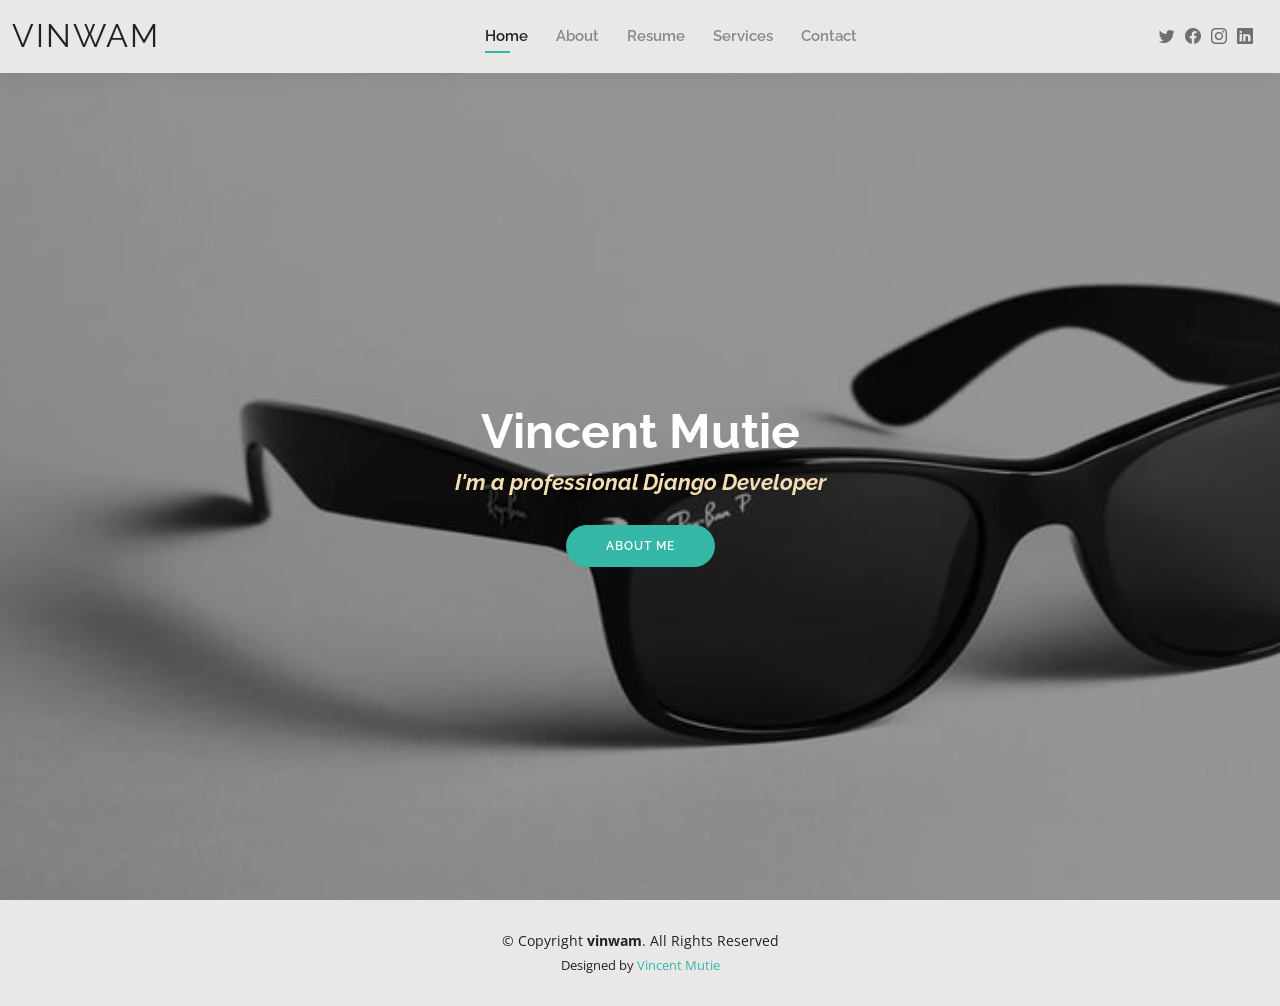
==== index.html @ f5f90480 "portfolio update" ====
<!DOCTYPE html>
<html lang="en">

<head>
  <meta charset="utf-8">
  <meta content="width=device-width, initial-scale=1.0" name="viewport">

  <title>Vincent Mutie</title>
  <meta content="" name="description">
  <meta content="" name="keywords">

  <!-- Favicons -->
  <link href="assets/img/favicon.png" rel="icon">
  <link href="assets/img/apple-touch-icon.png" rel="apple-touch-icon">

  <!-- Google Fonts -->
  <link href="https://fonts.googleapis.com/css?family=Open+Sans:300,300i,400,400i,600,600i,700,700i|Raleway:300,300i,400,400i,500,500i,600,600i,700,700i|Poppins:300,300i,400,400i,500,500i,600,600i,700,700i" rel="stylesheet">

  <!-- Vendor CSS Files -->
  <link href="assets/vendor/aos/aos.css" rel="stylesheet">
  <link href="assets/vendor/bootstrap/css/bootstrap.min.css" rel="stylesheet">
  <link href="assets/vendor/bootstrap-icons/bootstrap-icons.css" rel="stylesheet">
  <link href="assets/vendor/boxicons/css/boxicons.min.css" rel="stylesheet">
  <link href="assets/vendor/glightbox/css/glightbox.min.css" rel="stylesheet">
  <link href="assets/vendor/swiper/swiper-bundle.min.css" rel="stylesheet">

  <!-- Template Main CSS File -->
  <link href="assets/css/style.css" rel="stylesheet">

  <!-- =======================================================
  * Template Name: Kelly
  * Updated: Mar 10 2023 with Bootstrap v5.2.3
  * Template URL: https://bootstrapmade.com/kelly-free-bootstrap-cv-resume-html-template/
  * Author: BootstrapMade.com
  * License: https://bootstrapmade.com/license/
  ======================================================== -->
</head>

<body style=" background: linear-gradient( rgba(0, 0, 0, 0.4), rgba(0, 0, 0, 0.4) ), url('assets/img/portfolio/portfolio-4.jpg'); background-repeat: no-repeat; background-size: cover; ">

  <!-- ======= Header ======= -->
  <header id="header" class="fixed-top">
    <div class="container-fluid d-flex justify-content-between align-items-center">

      <h1 class="logo me-auto me-lg-0"><a href="index.html">Vinwam</a></h1>
      <!-- Uncomment below if you prefer to use an image logo -->
      <!-- <a href="index.html" class="logo"><img src="assets/img/logo.png" alt="" class="img-fluid"></a>-->

      <nav id="navbar" class="navbar order-last order-lg-0">
        <ul>
          <li><a class="active" href="index.html">Home</a></li>
          <li><a href="about.html">About</a></li>
          <li><a href="resume.html">Resume</a></li>
          <li><a href="services.html">Services</a></li>
          
          <li><a href="contact.html">Contact</a></li>
        </ul>
        <i class="bi bi-list mobile-nav-toggle"></i>
      </nav><!-- .navbar -->

      <div class="header-social-links">
        <a href="#" class="twitter"><i class="bi bi-twitter"></i></a>
        <a href="#" class="facebook"><i class="bi bi-facebook"></i></a>
        <a href="#" class="instagram"><i class="bi bi-instagram"></i></a>
        <a href="https://www.linkedin.com/in/vincent-mutie/" class="linkedin"><i class="bi bi-linkedin"></i></i></a>
      </div>

    </div>

  </header><!-- End Header -->

  <!-- ======= Hero Section ======= -->
  <section id="hero" class="d-flex align-items-center">
    <div class="container d-flex flex-column align-items-center" data-aos="zoom-in" data-aos-delay="100">
      <h1 style="color: white;">Vincent Mutie </h1>
      <h2 style="color: wheat; font-style: italic; font-weight: bold">I'm a professional Django Developer</h2>
      <a href="about.html" class="btn-about">About Me</a>
    </div>
  </section><!-- End Hero -->

  <!-- ======= Footer ======= -->
  <footer id="footer">
    <div class="container">
      <div class="copyright">
        &copy; Copyright <strong><span>vinwam</span></strong>. All Rights Reserved
      </div>
      <div class="credits">
        <!-- All the links in the footer should remain intact. -->
        <!-- You can delete the links only if you purchased the pro version. -->
        <!-- Licensing information: https://bootstrapmade.com/license/ -->
        <!-- Purchase the pro version with working PHP/AJAX contact form: https://bootstrapmade.com/kelly-free-bootstrap-cv-resume-html-template/ -->
        Designed by <a href="">Vincent Mutie</a>
      </div>
    </div>
  </footer><!-- End  Footer -->

  <div id="preloader"></div>
  <a href="#" class="back-to-top d-flex align-items-center justify-content-center"><i class="bi bi-arrow-up-short"></i></a>

  <!-- Vendor JS Files -->
  <script src="assets/vendor/purecounter/purecounter_vanilla.js"></script>
  <script src="assets/vendor/aos/aos.js"></script>
  <script src="assets/vendor/bootstrap/js/bootstrap.bundle.min.js"></script>
  <script src="assets/vendor/glightbox/js/glightbox.min.js"></script>
  <script src="assets/vendor/isotope-layout/isotope.pkgd.min.js"></script>
  <script src="assets/vendor/swiper/swiper-bundle.min.js"></script>
  <script src="assets/vendor/waypoints/noframework.waypoints.js"></script>
  <script src="assets/vendor/php-email-form/validate.js"></script>

  <!-- Template Main JS File -->
  <script src="assets/js/main.js"></script>

</body>

</html>
---- assets/css/style.css ----
/**
* Template Name: Kelly
* Updated: Mar 10 2023 with Bootstrap v5.2.3
* Template URL: https://bootstrapmade.com/kelly-free-bootstrap-cv-resume-html-template/
* Author: BootstrapMade.com
* License: https://bootstrapmade.com/license/
*/

/*--------------------------------------------------------------
# General
--------------------------------------------------------------*/
body {
  font-family: "Open Sans", sans-serif;
  color: #444444;
}

a {
  color: #34b7a7;
  text-decoration: none;
}

a:hover {
  color: #51cdbe;
  text-decoration: none;
}

h1,
h2,
h3,
h4,
h5,
h6 {
  font-family: "Raleway", sans-serif;
}

#main {
  margin-top: 50px;
}

@media (max-width: 992px) {
  #main {
    margin-top: 30px;
  }
}

/*--------------------------------------------------------------
# Preloader
--------------------------------------------------------------*/
#preloader {
  position: fixed;
  top: 0;
  left: 0;
  right: 0;
  bottom: 0;
  z-index: 9999;
  overflow: hidden;
  background: #fff;
}

#preloader:before {
  content: "";
  position: fixed;
  top: calc(50% - 30px);
  left: calc(50% - 30px);
  border: 6px solid #34b7a7;
  border-top-color: #dcf5f2;
  border-radius: 50%;
  width: 60px;
  height: 60px;
  animation: animate-preloader 1s linear infinite;
}

@keyframes animate-preloader {
  0% {
    transform: rotate(0deg);
  }

  100% {
    transform: rotate(360deg);
  }
}

/*--------------------------------------------------------------
# Back to top button
--------------------------------------------------------------*/
.back-to-top {
  position: fixed;
  visibility: hidden;
  opacity: 0;
  right: 15px;
  bottom: 15px;
  z-index: 996;
  background: #34b7a7;
  width: 40px;
  height: 40px;
  border-radius: 50px;
  transition: all 0.4s;
}

.back-to-top i {
  font-size: 24px;
  color: #fff;
  line-height: 0;
}

.back-to-top:hover {
  background: #49cbbb;
  color: #fff;
}

.back-to-top.active {
  visibility: visible;
  opacity: 1;
}

/*--------------------------------------------------------------
# Header
--------------------------------------------------------------*/
#header {
  background: #e9e8e6;
  box-shadow: 0px 0px 25px 0 rgba(0, 0, 0, 0.08);
  z-index: 997;
  padding: 15px 0;
}

#header .logo {
  font-size: 32px;
  margin: 0;
  padding: 0;
  line-height: 1;
  font-weight: 400;
  letter-spacing: 2px;
  text-transform: uppercase;
}

#header .logo a {
  color: #222222;
}

#header .logo img {
  max-height: 40px;
}

@media (max-width: 992px) {
  #header .logo {
    font-size: 28px;
  }
}

/*--------------------------------------------------------------
# Header Social Links
--------------------------------------------------------------*/
.header-social-links {
  padding-right: 15px;
}

.header-social-links a {
  color: #6f6f6f;
  padding-left: 6px;
  display: inline-block;
  line-height: 0px;
  transition: 0.3s;
  font-size: 16px;
}

.header-social-links a:hover {
  color: #34b7a7;
}

/*--------------------------------------------------------------
# Navigation Menu
--------------------------------------------------------------*/
/**
* Desktop Navigation 
*/
.navbar {
  padding: 0;
}

.navbar ul {
  margin: 0;
  padding: 0;
  display: flex;
  list-style: none;
  align-items: center;
}

.navbar li {
  position: relative;
  padding: 10px 0 10px 28px;
}

.navbar a,
.navbar a:focus {
  display: flex;
  align-items: center;
  justify-content: space-between;
  font-family: "Raleway", sans-serif;
  font-size: 15px;
  font-weight: 600;
  color: #888888;
  white-space: nowrap;
  transition: 0.3s;
  position: relative;
}

.navbar a i,
.navbar a:focus i {
  font-size: 12px;
  line-height: 0;
  margin-left: 5px;
}

.navbar>ul>li>a:before {
  content: "";
  position: absolute;
  width: 0;
  height: 2px;
  bottom: -5px;
  left: 0;
  background-color: #34b7a7;
  visibility: hidden;
  width: 0px;
  transition: all 0.3s ease-in-out 0s;
}

.navbar a:hover:before,
.navbar li:hover>a:before,
.navbar .active:before {
  visibility: visible;
  width: 25px;
}

.navbar a:hover,
.navbar .active,
.navbar .active:focus,
.navbar li:hover>a {
  color: #222222;
}

.navbar .dropdown ul {
  display: block;
  position: absolute;
  left: 14px;
  top: calc(100% + 30px);
  margin: 0;
  padding: 10px 0;
  z-index: 99;
  opacity: 0;
  visibility: hidden;
  background: #fff;
  box-shadow: 0px 0px 30px rgba(127, 137, 161, 0.25);
  transition: 0.3s;
  border-radius: 4px;
}

.navbar .dropdown ul li {
  min-width: 200px;
  padding: 0;
}

.navbar .dropdown ul a {
  padding: 10px 20px;
  font-size: 15px;
  text-transform: none;
  font-weight: 600;
}

.navbar .dropdown ul a i {
  font-size: 12px;
}

.navbar .dropdown ul a:hover,
.navbar .dropdown ul .active:hover,
.navbar .dropdown ul li:hover>a {
  color: #34b7a7;
}

.navbar .dropdown:hover>ul {
  opacity: 1;
  top: 100%;
  visibility: visible;
}

.navbar .dropdown .dropdown ul {
  top: 0;
  left: calc(100% - 30px);
  visibility: hidden;
}

.navbar .dropdown .dropdown:hover>ul {
  opacity: 1;
  top: 0;
  left: 100%;
  visibility: visible;
}

@media (max-width: 1366px) {
  .navbar .dropdown .dropdown ul {
    left: -90%;
  }

  .navbar .dropdown .dropdown:hover>ul {
    left: -100%;
  }
}

/**
* Mobile Navigation 
*/
.mobile-nav-toggle {
  color: #222222;
  font-size: 28px;
  cursor: pointer;
  display: none;
  line-height: 0;
  transition: 0.5s;
}

.mobile-nav-toggle.bi-x {
  color: #fff;
}

@media (max-width: 991px) {
  .mobile-nav-toggle {
    display: block;
  }

  .navbar ul {
    display: none;
  }
}

.navbar-mobile {
  position: fixed;
  overflow: hidden;
  top: 0;
  right: 0;
  left: 0;
  bottom: 0;
  background: rgba(9, 9, 9, 0.9);
  transition: 0.3s;
  z-index: 999;
}

.navbar-mobile .mobile-nav-toggle {
  position: absolute;
  top: 15px;
  right: 15px;
}

.navbar-mobile ul {
  display: block;
  position: absolute;
  top: 55px;
  right: 15px;
  bottom: 15px;
  left: 15px;
  padding: 10px 0;
  border-radius: 10px;
  background-color: #fff;
  overflow-y: auto;
  transition: 0.3s;
}

.navbar-mobile a,
.navbar-mobile a:focus {
  font-size: 15px;
  padding-right: 15px;
  color: #222222;
}

.navbar-mobile a:hover,
.navbar-mobile .active,
.navbar-mobile li:hover>a {
  color: #34b7a7;
}

.navbar-mobile .getstarted,
.navbar-mobile .getstarted:focus {
  margin: 15px;
}

.navbar-mobile .dropdown ul {
  position: static;
  display: none;
  margin: 10px 20px;
  padding: 10px 0;
  z-index: 99;
  opacity: 1;
  visibility: visible;
  background: #fff;
  box-shadow: 0px 0px 30px rgba(127, 137, 161, 0.25);
}

.navbar-mobile .dropdown ul li {
  min-width: 200px;
}

.navbar-mobile .dropdown ul a {
  padding: 10px 20px;
}

.navbar-mobile .dropdown ul a i {
  font-size: 12px;
}

.navbar-mobile .dropdown ul a:hover,
.navbar-mobile .dropdown ul .active:hover,
.navbar-mobile .dropdown ul li:hover>a {
  color: #34b7a7;
}

.navbar-mobile .dropdown>.dropdown-active {
  display: block;
}

/*--------------------------------------------------------------
# Hero Section
--------------------------------------------------------------*/
#hero {
  width: 100%;
  height: 100vh;
  background: url("") top right;
  background-size: cover;
}

#hero .container {
  padding-top: 70px;
  position: relative;
}

@media (max-width: 992px) {
  #hero .container {
    padding-top: 58px;
  }
}

#hero h1 {
  margin: 0;
  font-size: 48px;
  font-weight: 700;
  line-height: 56px;
  color: #222222;
}

#hero h2 {
  color: #6f6f6f;
  margin: 10px 0 0 0;
  font-size: 22px;
}

#hero .btn-about {
  font-family: "Raleway", sans-serif;
  text-transform: uppercase;
  font-weight: 600;
  font-size: 12px;
  letter-spacing: 1px;
  display: inline-block;
  padding: 12px 40px;
  border-radius: 50px;
  transition: 0.5s;
  margin-top: 30px;
  color: #fff;
  background: #34b7a7;
}

#hero .btn-about:hover {
  background: #3dc8b7;
}

@media (min-width: 1024px) {
  #hero {
    background-attachment: fixed;
  }
}

@media (max-width: 992px) {
  #hero:before {
    content: "";
    background: rgba(255, 255, 255, 0.8);
    position: absolute;
    bottom: 0;
    top: 0;
    left: 0;
    right: 0;
  }

  #hero h1 {
    font-size: 28px;
    line-height: 36px;
  }

  #hero h2 {
    font-size: 18px;
    line-height: 24px;
  }
}

/*--------------------------------------------------------------
# Sections General
--------------------------------------------------------------*/
section {
  padding: 60px 0;
}

.section-bg {
  background-color: #e7f8f6;
}

.section-title {
  text-align: center;
  padding-bottom: 30px;
}

.section-title h2 {
  font-size: 32px;
  font-weight: bold;
  text-transform: uppercase;
  margin-bottom: 20px;
  padding-bottom: 20px;
  position: relative;
}

.section-title h2::after {
  content: "";
  position: absolute;
  display: block;
  width: 50px;
  height: 3px;
  background: #34b7a7;
  bottom: 0;
  left: calc(50% - 25px);
}

.section-title p {
  margin-bottom: 0;
}

/*--------------------------------------------------------------
# Cta
--------------------------------------------------------------*/
.cta {
  background: linear-gradient(rgba(0, 0, 0, 0.6), rgba(0, 0, 0, 0.6)), url("../img/bg-1.jpg") fixed center center;
  background-size: cover;
  padding: 80px 0;
}

.cta h3 {
  color: #fff;
  font-size: 28px;
  font-weight: 700;
}

.cta p {
  color: #fff;
}

.cta .cta-btn {
  font-family: "Raleway", sans-serif;
  text-transform: uppercase;
  font-weight: 500;
  font-size: 16px;
  letter-spacing: 1px;
  display: inline-block;
  padding: 8px 20px;
  border-radius: 2px;
  transition: 0.5s;
  margin: 10px;
  border: 2px solid #fff;
  color: #fff;
}

.cta .cta-btn:hover {
  background: #34b7a7;
  border: 2px solid #34b7a7;
}

@media (max-width: 1024px) {
  .cta {
    background-attachment: scroll;
  }
}

@media (min-width: 769px) {
  .cta .cta-btn-container {
    display: flex;
    align-items: center;
    justify-content: flex-end;
  }
}

/*--------------------------------------------------------------
# About
--------------------------------------------------------------*/
.about .content h3 {
  font-weight: 700;
  font-size: 26px;
  color: #555555;
}

.about .content ul {
  list-style: none;
  padding: 0;
}

.about .content ul li {
  padding-bottom: 10px;
}

.about .content ul i {
  font-size: 20px;
  padding-right: 2px;
  color: #34b7a7;
}

.about .content p:last-child {
  margin-bottom: 0;
}

/*--------------------------------------------------------------
# Skills
--------------------------------------------------------------*/
.skills .progress {
  height: 60px;
  display: block;
  background: none;
  border-radius: 0;
}

.skills .progress .skill {
  padding: 10px 0;
  margin: 0 0 6px 0;
  text-transform: uppercase;
  display: block;
  font-weight: 600;
  font-family: "Poppins", sans-serif;
  color: #222222;
}

.skills .progress .skill .val {
  float: right;
  font-style: normal;
}

.skills .progress-bar-wrap {
  background: #f3f3f3;
}

.skills .progress-bar {
  width: 1px;
  height: 10px;
  transition: 0.9s;
  background-color: #34b7a7;
}

/*--------------------------------------------------------------
# Facts
--------------------------------------------------------------*/
.facts .counters span {
  font-size: 48px;
  display: block;
  color: #34b7a7;
}

.facts .counters p {
  padding: 0;
  margin: 0 0 20px 0;
  font-family: "Raleway", sans-serif;
  font-size: 14px;
}

/*--------------------------------------------------------------
# Testimonials
--------------------------------------------------------------*/
.testimonials .section-header {
  margin-bottom: 40px;
}

.testimonials .testimonials-carousel,
.testimonials .testimonials-slider {
  overflow: hidden;
}

.testimonials .testimonial-item {
  text-align: center;
}

.testimonials .testimonial-item .testimonial-img {
  width: 120px;
  border-radius: 50%;
  border: 4px solid #fff;
  margin: 0 auto;
}

.testimonials .testimonial-item h3 {
  font-size: 20px;
  font-weight: bold;
  margin: 10px 0 5px 0;
  color: #111;
}

.testimonials .testimonial-item h4 {
  font-size: 14px;
  color: #999;
  margin: 0 0 15px 0;
}

.testimonials .testimonial-item .quote-icon-left,
.testimonials .testimonial-item .quote-icon-right {
  color: #c8efea;
  font-size: 26px;
}

.testimonials .testimonial-item .quote-icon-left {
  display: inline-block;
  left: -5px;
  position: relative;
}

.testimonials .testimonial-item .quote-icon-right {
  display: inline-block;
  right: -5px;
  position: relative;
  top: 10px;
}

.testimonials .testimonial-item p {
  font-style: italic;
  margin: 0 auto 15px auto;
}

@media (min-width: 992px) {
  .testimonials .testimonial-item p {
    width: 80%;
  }
}

.testimonials .swiper-pagination {
  margin-top: 20px;
  position: relative;
}

.testimonials .swiper-pagination .swiper-pagination-bullet {
  width: 12px;
  height: 12px;
  background-color: #fff;
  opacity: 1;
  border: 1px solid #34b7a7;
}

.testimonials .swiper-pagination .swiper-pagination-bullet-active {
  background-color: #34b7a7;
}

/*--------------------------------------------------------------
# Resume
--------------------------------------------------------------*/
.resume .resume-title {
  font-size: 26px;
  font-weight: 400;
  margin-top: 20px;
  margin-bottom: 20px;
  color: #222222;
}

.resume .resume-item {
  padding: 0 0 20px 20px;
  margin-top: -2px;
  border-left: 2px solid #34b7a7;
  position: relative;
}

.resume .resume-item h4 {
  line-height: 18px;
  font-size: 18px;
  font-weight: 600;
  font-family: "Poppins", sans-serif;
  color: #1d685f;
  margin-bottom: 10px;
}

.resume .resume-item h5 {
  font-size: 16px;
  background: #effbf9;
  padding: 5px 15px;
  display: inline-block;
  font-weight: 600;
  margin-bottom: 10px;
  color: #34b7a7;
}

.resume .resume-item ul {
  padding-left: 20px;
}

.resume .resume-item ul li {
  padding-bottom: 10px;
}

.resume .resume-item:last-child {
  padding-bottom: 0;
}

.resume .resume-item::before {
  content: "";
  position: absolute;
  width: 16px;
  height: 16px;
  border-radius: 50px;
  left: -9px;
  top: 0;
  background: #fff;
  border: 2px solid #34b7a7;
}

/*--------------------------------------------------------------
# Services
--------------------------------------------------------------*/
.services .icon-box {
  text-align: center;
  padding: 70px 20px 80px 20px;
  transition: all ease-in-out 0.3s;
  background: #fff;
  box-shadow: 0px 0 35px 0 rgba(0, 0, 0, 0.08);
}

.services .icon-box .icon {
  margin: 0 auto;
  width: 100px;
  height: 100px;
  display: flex;
  align-items: center;
  justify-content: center;
  transition: ease-in-out 0.3s;
  position: relative;
}

.services .icon-box .icon i {
  font-size: 36px;
  transition: 0.5s;
  position: relative;
}

.services .icon-box .icon svg {
  position: absolute;
  top: 0;
  left: 0;
}

.services .icon-box .icon svg path {
  transition: 0.5s;
  fill: #f5f5f5;
}

.services .icon-box h4 {
  font-weight: 600;
  margin: 10px 0 15px 0;
  font-size: 22px;
}

.services .icon-box h4 a {
  color: #222222;
  transition: ease-in-out 0.3s;
}

.services .icon-box p {
  line-height: 24px;
  font-size: 14px;
  margin-bottom: 0;
}

.services .iconbox-blue i {
  color: #47aeff;
}

.services .iconbox-blue:hover .icon i {
  color: #fff;
}

.services .iconbox-blue:hover .icon path {
  fill: #47aeff;
}

.services .iconbox-orange i {
  color: #ffa76e;
}

.services .iconbox-orange:hover .icon i {
  color: #fff;
}

.services .iconbox-orange:hover .icon path {
  fill: #ffa76e;
}

.services .iconbox-pink i {
  color: #e80368;
}

.services .iconbox-pink:hover .icon i {
  color: #fff;
}

.services .iconbox-pink:hover .icon path {
  fill: #e80368;
}

.services .iconbox-yellow i {
  color: #ffbb2c;
}

.services .iconbox-yellow:hover .icon i {
  color: #fff;
}

.services .iconbox-yellow:hover .icon path {
  fill: #ffbb2c;
}

.services .iconbox-red i {
  color: #ff5828;
}

.services .iconbox-red:hover .icon i {
  color: #fff;
}

.services .iconbox-red:hover .icon path {
  fill: #ff5828;
}

.services .iconbox-teal i {
  color: #11dbcf;
}

.services .iconbox-teal:hover .icon i {
  color: #fff;
}

.services .iconbox-teal:hover .icon path {
  fill: #11dbcf;
}

/*--------------------------------------------------------------
# Portfolio
--------------------------------------------------------------*/
.portfolio .portfolio-item {
  margin-bottom: 30px;
}

.portfolio #portfolio-flters {
  padding: 0;
  margin: 0 auto 20px auto;
  list-style: none;
  text-align: center;
}

.portfolio #portfolio-flters li {
  cursor: pointer;
  display: inline-block;
  padding: 8px 16px 10px 16px;
  font-size: 13px;
  font-weight: 500;
  line-height: 1;
  text-transform: uppercase;
  color: #444444;
  margin-bottom: 5px;
  transition: all 0.3s ease-in-out;
  border-radius: 50px;
}

.portfolio #portfolio-flters li:hover,
.portfolio #portfolio-flters li.filter-active {
  color: #fff;
  background: #34b7a7;
}

.portfolio #portfolio-flters li:last-child {
  margin-right: 0;
}

.portfolio .portfolio-wrap {
  transition: 0.3s;
  position: relative;
  overflow: hidden;
  z-index: 1;
  background: rgba(34, 34, 34, 0.6);
}

.portfolio .portfolio-wrap::before {
  content: "";
  background: rgba(34, 34, 34, 0.6);
  position: absolute;
  left: 0;
  right: 0;
  top: 0;
  bottom: 0;
  transition: all ease-in-out 0.3s;
  z-index: 2;
  opacity: 0;
}

.portfolio .portfolio-wrap img {
  transition: all ease-in-out 0.3s;
}

.portfolio .portfolio-wrap .portfolio-info {
  opacity: 0;
  position: absolute;
  top: 0;
  left: 0;
  right: 0;
  bottom: 0;
  z-index: 3;
  transition: all ease-in-out 0.3s;
  display: flex;
  flex-direction: column;
  justify-content: flex-end;
  align-items: flex-start;
  padding: 20px;
}

.portfolio .portfolio-wrap .portfolio-info h4 {
  font-size: 20px;
  color: #fff;
  font-weight: 600;
}

.portfolio .portfolio-wrap .portfolio-info p {
  color: rgba(255, 255, 255, 0.7);
  font-size: 14px;
  text-transform: uppercase;
  padding: 0;
  margin: 0;
  font-style: italic;
}

.portfolio .portfolio-wrap .portfolio-links {
  text-align: center;
  z-index: 4;
}

.portfolio .portfolio-wrap .portfolio-links a {
  color: #fff;
  margin: 0 5px 0 0;
  font-size: 28px;
  display: inline-block;
  transition: 0.3s;
}

.portfolio .portfolio-wrap .portfolio-links a:hover {
  color: #78d9cd;
}

.portfolio .portfolio-wrap:hover::before {
  opacity: 1;
}

.portfolio .portfolio-wrap:hover img {
  transform: scale(1.2);
}

.portfolio .portfolio-wrap:hover .portfolio-info {
  opacity: 1;
}

/*--------------------------------------------------------------
# Portfolio Details
--------------------------------------------------------------*/
.portfolio-details {
  padding-top: 0;
}

.portfolio-details .portfolio-details-slider img {
  width: 100%;
}

.portfolio-details .portfolio-details-slider .swiper-pagination {
  margin-top: 20px;
  position: relative;
}

.portfolio-details .portfolio-details-slider .swiper-pagination .swiper-pagination-bullet {
  width: 12px;
  height: 12px;
  background-color: #fff;
  opacity: 1;
  border: 1px solid #34b7a7;
}

.portfolio-details .portfolio-details-slider .swiper-pagination .swiper-pagination-bullet-active {
  background-color: #34b7a7;
}

.portfolio-details .portfolio-info {
  padding: 30px;
  box-shadow: 0px 0 30px rgba(34, 34, 34, 0.08);
}

.portfolio-details .portfolio-info h3 {
  font-size: 22px;
  font-weight: 700;
  margin-bottom: 20px;
  padding-bottom: 20px;
  border-bottom: 1px solid #eee;
}

.portfolio-details .portfolio-info ul {
  list-style: none;
  padding: 0;
  font-size: 15px;
}

.portfolio-details .portfolio-info ul li+li {
  margin-top: 10px;
}

.portfolio-details .portfolio-description {
  padding-top: 30px;
}

.portfolio-details .portfolio-description h2 {
  font-size: 26px;
  font-weight: 700;
  margin-bottom: 20px;
}

.portfolio-details .portfolio-description p {
  padding: 0;
}

/*--------------------------------------------------------------
# Contact
--------------------------------------------------------------*/
.contact .info {
  width: 100%;
  background: #fff;
}

.contact .info i {
  font-size: 20px;
  color: #34b7a7;
  float: left;
  width: 44px;
  height: 44px;
  background: #effbf9;
  display: flex;
  justify-content: center;
  align-items: center;
  border-radius: 50px;
  transition: all 0.3s ease-in-out;
}

.contact .info h4 {
  padding: 0 0 0 60px;
  font-size: 22px;
  font-weight: 600;
  margin-bottom: 5px;
  color: #222222;
}

.contact .info p {
  padding: 0 0 0 60px;
  margin-bottom: 0;
  font-size: 14px;
  color: #555555;
}

.contact .info .email,
.contact .info .phone {
  margin-top: 40px;
}

.contact .info .email:hover i,
.contact .info .address:hover i,
.contact .info .phone:hover i {
  background: #34b7a7;
  color: #fff;
}

.contact .php-email-form {
  width: 100%;
  background: #fff;
}

.contact .php-email-form .form-group {
  padding-bottom: 8px;
}

.contact .php-email-form .error-message {
  display: none;
  color: #fff;
  background: #ed3c0d;
  text-align: center;
  padding: 15px;
  font-weight: 600;
}

.contact .php-email-form .sent-message {
  display: none;
  color: #fff;
  background: #18d26e;
  text-align: center;
  padding: 15px;
  font-weight: 600;
}

.contact .php-email-form .loading {
  display: none;
  background: #fff;
  text-align: center;
  padding: 15px;
}

.contact .php-email-form .loading:before {
  content: "";
  display: inline-block;
  border-radius: 50%;
  width: 24px;
  height: 24px;
  margin: 0 10px -6px 0;
  border: 3px solid #18d26e;
  border-top-color: #eee;
  animation: animate-loading 1s linear infinite;
}

.contact .php-email-form input,
.contact .php-email-form textarea {
  border-radius: 4px;
  box-shadow: none;
  font-size: 14px;
}

.contact .php-email-form input:focus,
.contact .php-email-form textarea:focus {
  border-color: #34b7a7;
}

.contact .php-email-form input {
  height: 44px;
}

.contact .php-email-form textarea {
  padding: 10px 12px;
}

.contact .php-email-form button[type=submit] {
  background: #34b7a7;
  border: 0;
  padding: 10px 30px 12px 30px;
  color: #fff;
  transition: 0.4s;
  border-radius: 50px;
}

.contact .php-email-form button[type=submit]:hover {
  background: #3dc8b7;
}

@keyframes animate-loading {
  0% {
    transform: rotate(0deg);
  }

  100% {
    transform: rotate(360deg);
  }
}

/*--------------------------------------------------------------
# Footer
--------------------------------------------------------------*/
#footer {
  background: #e9e8e6;
  padding: 30px 0;
  color: #222222;
  font-size: 14px;
  text-align: center;
}

#footer .credits {
  padding-top: 5px;
  font-size: 13px;
}

#footer .credits a {
  color: #34b7a7;
}
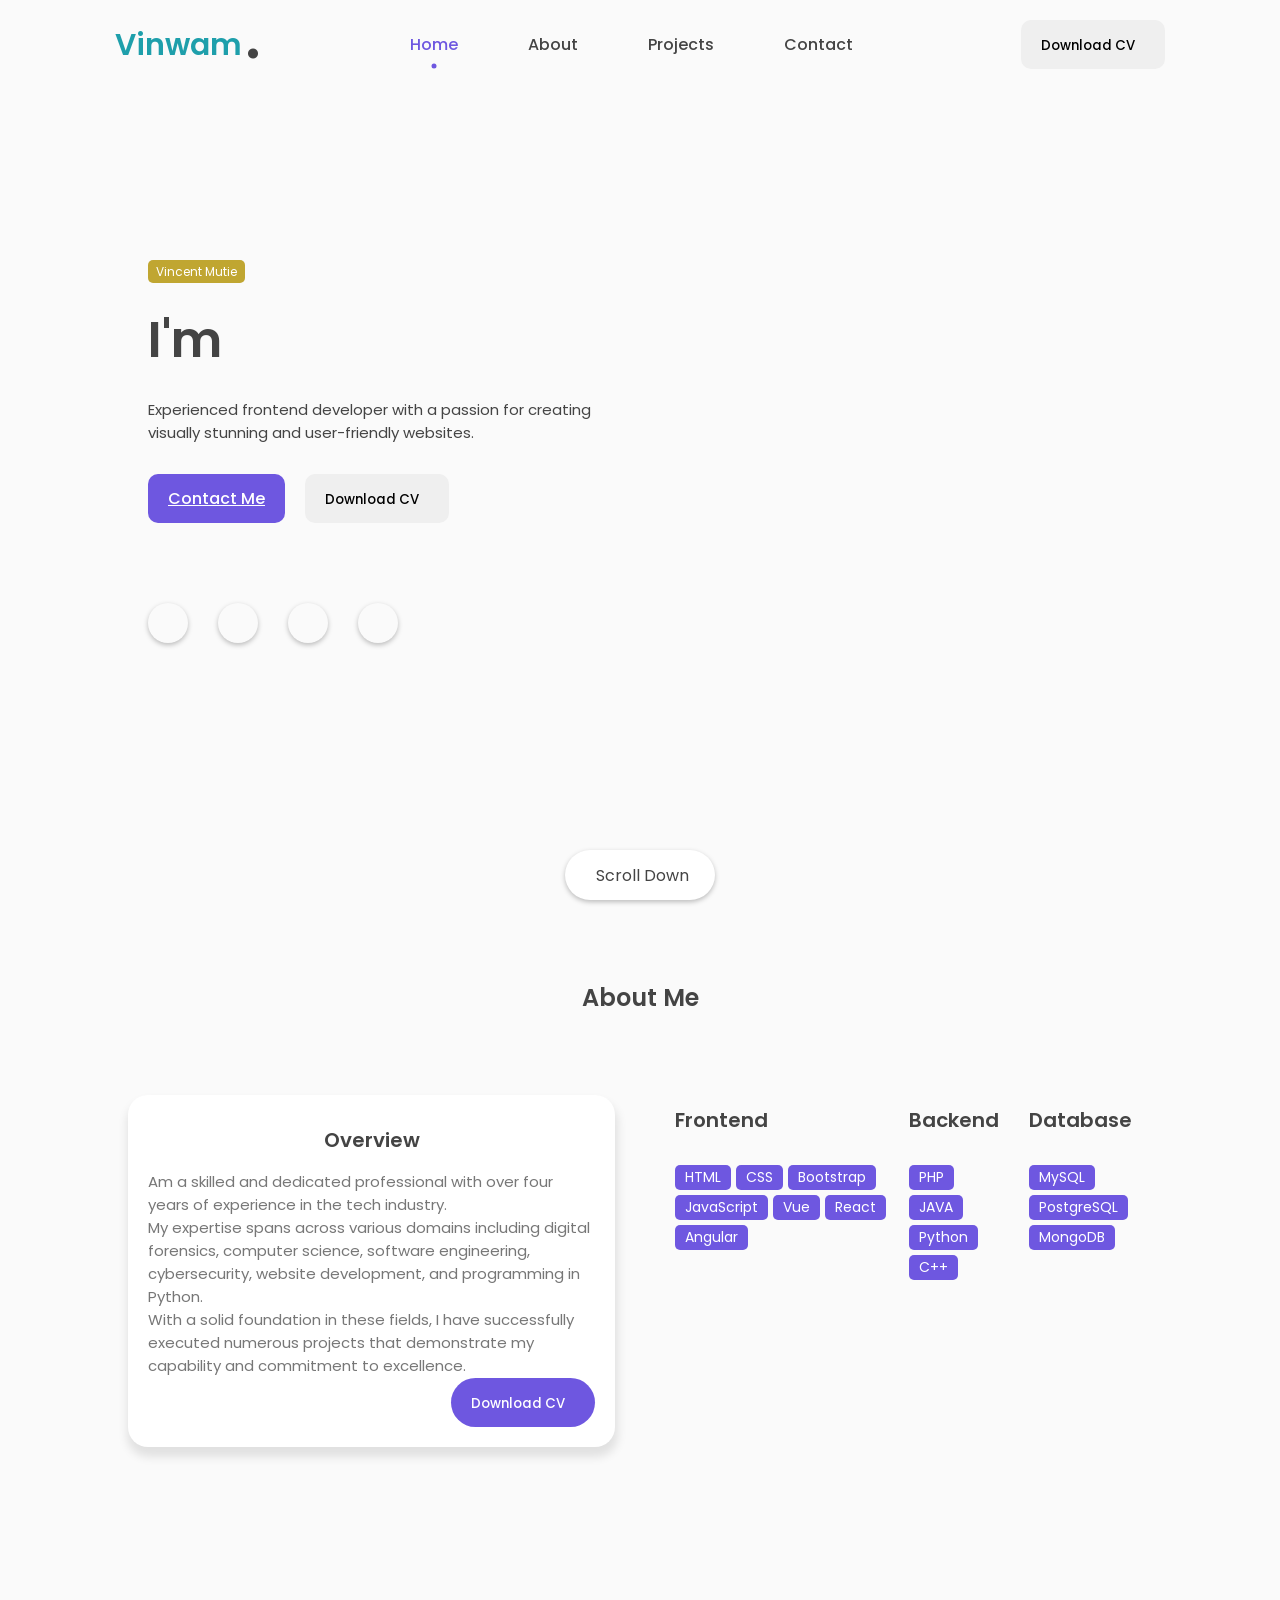
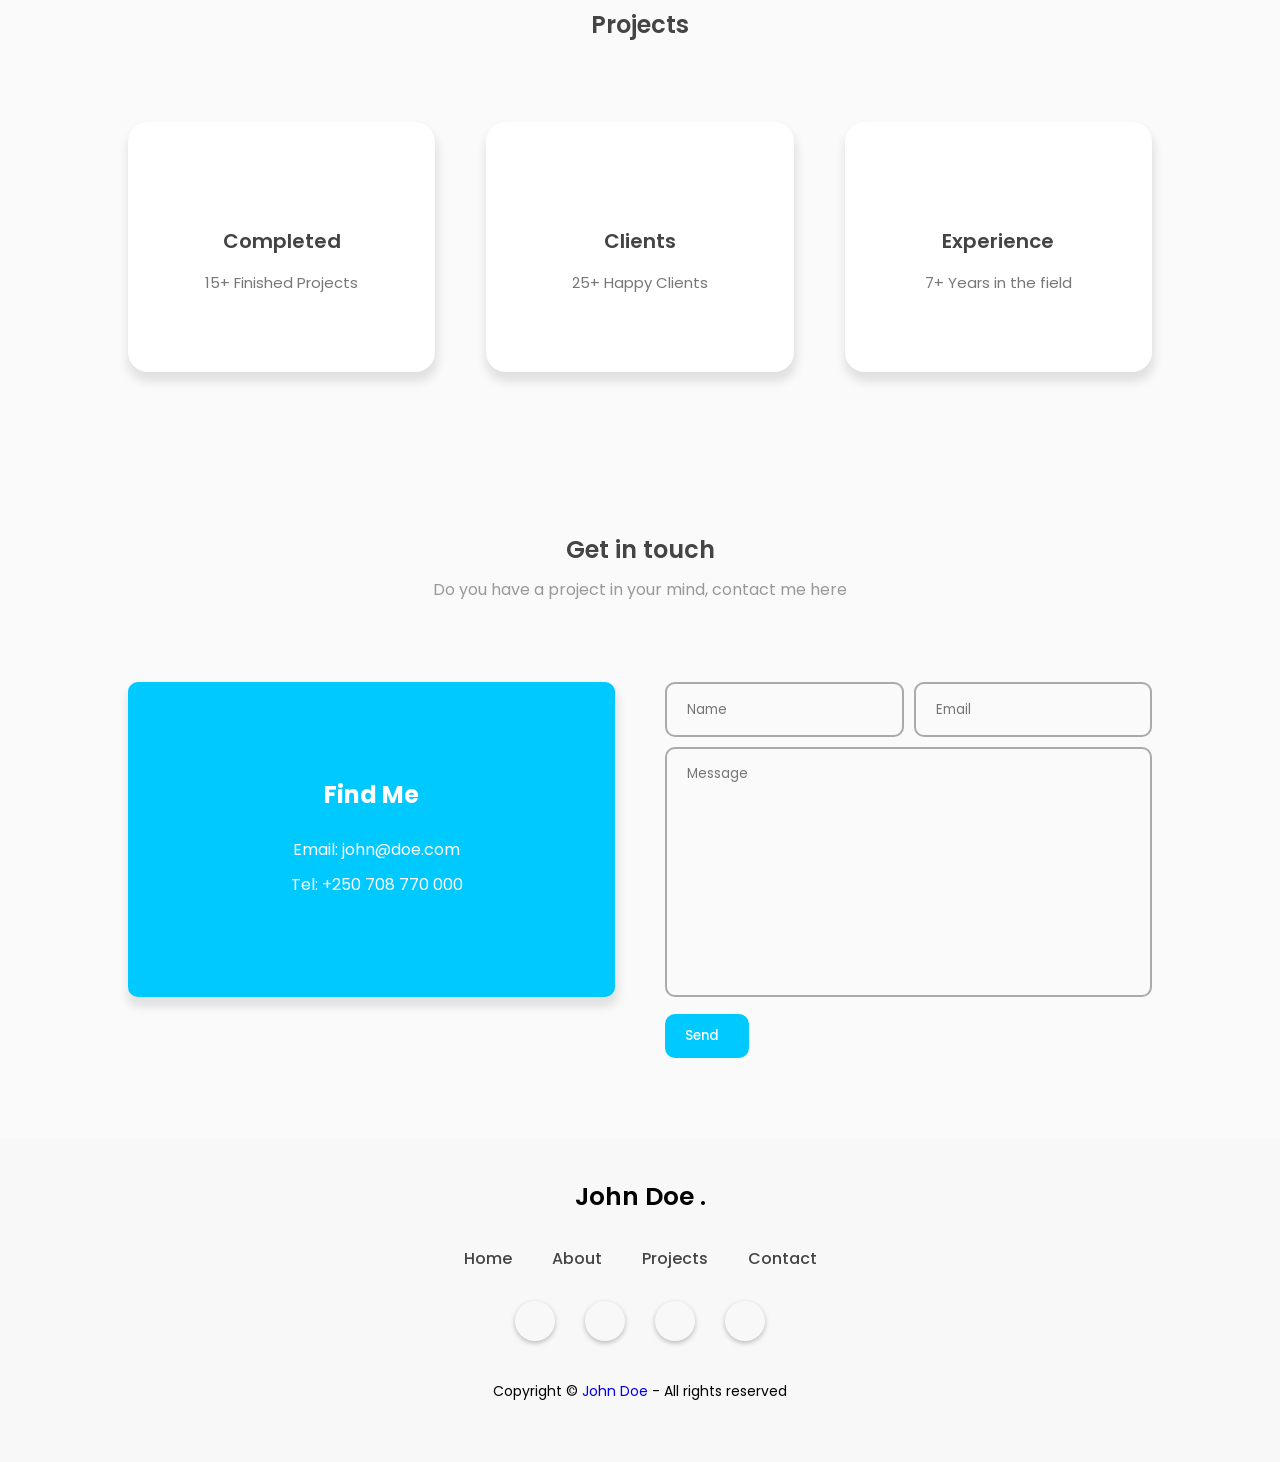
==== commit d1ba65f7: "profile" ====
--- a/index.html
+++ b/index.html
@@ -1,115 +1,259 @@
-<!DOCTYPE html>
-<html lang="en">
-
-<head>
-  <meta charset="utf-8">
-  <meta content="width=device-width, initial-scale=1.0" name="viewport">
-
-  <title>Vincent Mutie</title>
-  <meta content="" name="description">
-  <meta content="" name="keywords">
-
-  <!-- Favicons -->
-  <link href="assets/img/favicon.png" rel="icon">
-  <link href="assets/img/apple-touch-icon.png" rel="apple-touch-icon">
-
-  <!-- Google Fonts -->
-  <link href="https://fonts.googleapis.com/css?family=Open+Sans:300,300i,400,400i,600,600i,700,700i|Raleway:300,300i,400,400i,500,500i,600,600i,700,700i|Poppins:300,300i,400,400i,500,500i,600,600i,700,700i" rel="stylesheet">
-
-  <!-- Vendor CSS Files -->
-  <link href="assets/vendor/aos/aos.css" rel="stylesheet">
-  <link href="assets/vendor/bootstrap/css/bootstrap.min.css" rel="stylesheet">
-  <link href="assets/vendor/bootstrap-icons/bootstrap-icons.css" rel="stylesheet">
-  <link href="assets/vendor/boxicons/css/boxicons.min.css" rel="stylesheet">
-  <link href="assets/vendor/glightbox/css/glightbox.min.css" rel="stylesheet">
-  <link href="assets/vendor/swiper/swiper-bundle.min.css" rel="stylesheet">
-
-  <!-- Template Main CSS File -->
-  <link href="assets/css/style.css" rel="stylesheet">
-
-  <!-- =======================================================
-  * Template Name: Kelly
-  * Updated: Mar 10 2023 with Bootstrap v5.2.3
-  * Template URL: https://bootstrapmade.com/kelly-free-bootstrap-cv-resume-html-template/
-  * Author: BootstrapMade.com
-  * License: https://bootstrapmade.com/license/
-  ======================================================== -->
-</head>
-
-<body style=" background: linear-gradient( rgba(0, 0, 0, 0.4), rgba(0, 0, 0, 0.4) ), url('assets/img/portfolio/portfolio-4.jpg'); background-repeat: no-repeat; background-size: cover; ">
-
-  <!-- ======= Header ======= -->
-  <header id="header" class="fixed-top">
-    <div class="container-fluid d-flex justify-content-between align-items-center">
-
-      <h1 class="logo me-auto me-lg-0"><a href="index.html">Vinwam</a></h1>
-      <!-- Uncomment below if you prefer to use an image logo -->
-      <!-- <a href="index.html" class="logo"><img src="assets/img/logo.png" alt="" class="img-fluid"></a>-->
-
-      <nav id="navbar" class="navbar order-last order-lg-0">
-        <ul>
-          <li><a class="active" href="index.html">Home</a></li>
-          <li><a href="about.html">About</a></li>
-          <li><a href="resume.html">Resume</a></li>
-          <li><a href="services.html">Services</a></li>
-          
-          <li><a href="contact.html">Contact</a></li>
-        </ul>
-        <i class="bi bi-list mobile-nav-toggle"></i>
-      </nav><!-- .navbar -->
-
-      <div class="header-social-links">
-        <a href="#" class="twitter"><i class="bi bi-twitter"></i></a>
-        <a href="#" class="facebook"><i class="bi bi-facebook"></i></a>
-        <a href="#" class="instagram"><i class="bi bi-instagram"></i></a>
-        <a href="https://www.linkedin.com/in/vincent-mutie/" class="linkedin"><i class="bi bi-linkedin"></i></i></a>
-      </div>
-
-    </div>
-
-  </header><!-- End Header -->
-
-  <!-- ======= Hero Section ======= -->
-  <section id="hero" class="d-flex align-items-center">
-    <div class="container d-flex flex-column align-items-center" data-aos="zoom-in" data-aos-delay="100">
-      <h1 style="color: white;">Vincent Mutie </h1>
-      <h2 style="color: wheat; font-style: italic; font-weight: bold">I'm a professional Django Developer</h2>
-      <a href="about.html" class="btn-about">About Me</a>
-    </div>
-  </section><!-- End Hero -->
-
-  <!-- ======= Footer ======= -->
-  <footer id="footer">
-    <div class="container">
-      <div class="copyright">
-        &copy; Copyright <strong><span>vinwam</span></strong>. All Rights Reserved
-      </div>
-      <div class="credits">
-        <!-- All the links in the footer should remain intact. -->
-        <!-- You can delete the links only if you purchased the pro version. -->
-        <!-- Licensing information: https://bootstrapmade.com/license/ -->
-        <!-- Purchase the pro version with working PHP/AJAX contact form: https://bootstrapmade.com/kelly-free-bootstrap-cv-resume-html-template/ -->
-        Designed by <a href="">Vincent Mutie</a>
-      </div>
-    </div>
-  </footer><!-- End  Footer -->
-
-  <div id="preloader"></div>
-  <a href="#" class="back-to-top d-flex align-items-center justify-content-center"><i class="bi bi-arrow-up-short"></i></a>
-
-  <!-- Vendor JS Files -->
-  <script src="assets/vendor/purecounter/purecounter_vanilla.js"></script>
-  <script src="assets/vendor/aos/aos.js"></script>
-  <script src="assets/vendor/bootstrap/js/bootstrap.bundle.min.js"></script>
-  <script src="assets/vendor/glightbox/js/glightbox.min.js"></script>
-  <script src="assets/vendor/isotope-layout/isotope.pkgd.min.js"></script>
-  <script src="assets/vendor/swiper/swiper-bundle.min.js"></script>
-  <script src="assets/vendor/waypoints/noframework.waypoints.js"></script>
-  <script src="assets/vendor/php-email-form/validate.js"></script>
-
-  <!-- Template Main JS File -->
-  <script src="assets/js/main.js"></script>
-
-</body>
-
+<!DOCTYPE html>
+<html lang="en">
+<head>
+    <meta charset="UTF-8">
+    <meta name="viewport" content="width=device-width, initial-scale=1.0">
+
+    <!-- --------- UNICONS ---------- -->
+    <link rel="stylesheet" href="https://unicons.iconscout.com/release/v4.0.8/css/line.css">
+
+    <!-- --------- CSS ---------- -->
+    <link rel="stylesheet" href="style.css">
+
+    <!-- --------- FAVICON ---------- -->
+    <link rel="shortcut icon" href="images/favicon.png" type="image/x-icon">
+
+    <title>Vincent | Portfolio</title>
+</head>
+<body>
+   <div class="container">
+    <!-- --------------- HEADER --------------- -->
+      <nav id="header">
+        <div class="nav-logo">
+            <p class="nav-name">Vinwam</p>
+            <span>.</span>
+        </div>
+        <div class="nav-menu" id="myNavMenu">
+            <ul class="nav_menu_list">
+                <li class="nav_list">
+                    <a href="#home" class="nav-link active-link">Home</a>
+                    <div class="circle"></div>
+                </li>
+                <li class="nav_list">
+                    <a href="#about" class="nav-link">About</a>
+                    <div class="circle"></div>
+                </li>
+                <li class="nav_list">
+                    <a href="#projects" class="nav-link">Projects</a>
+                    <div class="circle"></div>
+                </li>
+                <li class="nav_list">
+                    <a href="#contact" class="nav-link">Contact</a>
+                    <div class="circle"></div>
+                </li>
+            </ul>
+        </div>
+        <div class="nav-button">
+            <button class="btn">Download CV <i class="uil uil-file-alt"></i></button>
+        </div>
+        <div class="nav-menu-btn">
+            <i class="uil uil-bars" onclick="myMenuFunction()"></i>
+        </div>
+      </nav>
+
+
+    <!-- -------------- MAIN ---------------- -->
+    <main class="wrapper">
+       <!-- -------------- FEATURED BOX ---------------- -->
+       <section class="featured-box" id="home">
+          <div class="featured-text">
+            <div class="featured-text-card">
+                <span>Vincent Mutie</span>
+            </div>
+            <div class="featured-name">
+                <p>I'm <span class="typedText"></span></p>
+            </div>
+            <div class="featured-text-info">
+                <p>Experienced frontend developer with a passion for creating visually stunning
+                   and user-friendly websites.
+                </p>
+            </div>
+            <div class="featured-text-btn">
+                <a target="_blank" href="https://wa.link/6jf3pb" class="btn blue-btn">Contact Me</a>
+                <button class="btn">Download CV <i class="uil uil-file-alt"></i></button>
+            </div>
+            <div class="social_icons">
+                <div class="icon"><i class="uil uil-instagram"></i></div>
+                <div class="icon"><i class="uil uil-linkedin-alt"></i></div>
+                <div class="icon"><i class="uil uil-dribbble"></i></div>
+                <div class="icon"><i class="uil uil-github-alt"></i></div>
+            </div>
+          </div>
+          <div class="featured-image">
+            <div class="image">
+                <img src="/images/avatar.jpg" alt="avatar">
+            </div>
+          </div>
+          <div class="scroll-icon-box">
+            <a href="#about" class="scroll-btn">
+                <i class="uil uil-mouse-alt"></i>
+                <p>Scroll Down</p>
+            </a>
+          </div>
+
+       </section>
+       <!-- -------------- ABOUT BOX ---------------- -->
+       <section class="section" id="about">
+          <div class="top-header">
+            <h1>About Me</h1>
+          </div>
+          <div class="row">
+            <div class="col">
+                <div class="about-info">
+                    <h3>Overview</h3>
+                    <p>Am a skilled and dedicated professional with over four years of experience in the tech industry. <br>
+                        My expertise spans across various domains including digital forensics, computer science, software engineering, cybersecurity, website development, and programming in Python. <br>
+                        With a solid foundation in these fields, I have successfully executed numerous projects that demonstrate my capability and commitment to excellence.
+                    </p>
+                    <div class="about-btn">
+                        <button class="btn">Download CV <i class="uil uil-import"></i></button>
+                    </div>
+                </div>
+            </div>
+            <div class="col">
+                <div class="skills-box">
+                    <div class="skills-header">
+                        <h3>Frontend</h3>
+                    </div>
+                    <div class="skills-list">
+                        <span>HTML</span>
+                        <span>CSS</span>
+                        <span>Bootstrap</span>
+                        <span>JavaScript</span>
+                        <span>Vue</span>
+                        <span>React</span>
+                        <span>Angular</span>
+                    </div>
+                </div>
+                <div class="skills-box">
+                    <div class="skills-header">
+                        <h3>Backend</h3>
+                    </div>
+                    <div class="skills-list">
+                        <span>PHP</span>
+                        <span>JAVA</span>
+                        <span>Python</span>
+                        <span>C++</span>
+                    </div>
+                </div>
+                <div class="skills-box">
+                    <div class="skills-header">
+                        <h3>Database</h3>
+                    </div>
+                    <div class="skills-list">
+                        <span>MySQL</span>
+                        <span>PostgreSQL</span>
+                        <span>MongoDB</span>
+                    </div>
+                </div>
+            </div>
+          </div>
+       </section>
+
+       <!-- -------------- PROJECT BOX ---------------- -->
+
+       <section class="section" id="projects">
+          <div class="top-header">
+              <h1>Projects</h1>
+          </div>
+          <div class="project-container">
+            <div class="project-box">
+                <i class="uil uil-briefcase-alt"></i>
+                <h3>Completed</h3>
+                <label>15+ Finished Projects</label>
+            </div>
+            <div class="project-box">
+                <i class="uil uil-users-alt"></i>
+                <h3>Clients</h3>
+                <label>25+ Happy Clients</label>
+            </div>
+            <div class="project-box">
+                <i class="uil uil-award"></i>
+                <h3>Experience</h3>
+                <label>7+ Years in the field</label>
+            </div>
+          </div>
+       </section>
+
+       <!-- -------------- CONTACT BOX ---------------- -->
+
+       <section class="section" id="contact">
+          <div class="top-header">
+            <h1>Get in touch</h1>
+            <span>Do you have a project in your mind, contact me here</span>
+          </div>
+          <div class="row">
+             <div class="col">
+                <div class="contact-info">
+                    <h2>Find Me <i class="uil uil-corner-right-down"></i></h2>
+                    <p><i class="uil uil-envelope"></i> Email: john@doe.com</p>
+                    <p><i class="uil uil-phone"></i> Tel: +250 708 770 000</p>
+                </div>
+             </div>
+             <div class="col">
+                <div class="form-control">
+                    <div class="form-inputs">
+                        <input type="text" class="input-field" placeholder="Name">
+                        <input type="text" class="input-field" placeholder="Email">
+                    </div>
+                    <div class="text-area">
+                        <textarea placeholder="Message"></textarea>
+                    </div>
+                    <div class="form-button">
+                        <button class="btn">Send <i class="uil uil-message"></i></button>
+                    </div>
+                </div>
+             </div>
+          </div>
+       </section>
+
+    </main>
+
+
+    <!-- --------------- FOOTER --------------- -->
+    <footer>
+        <div class="top-footer">
+            <p>John Doe .</p>
+        </div>
+        <div class="middle-footer">
+            <ul class="footer-menu">
+                <li class="footer_menu_list">
+                    <a href="#home">Home</a>
+                </li>
+                <li class="footer_menu_list">
+                    <a href="#about">About</a>
+                </li>
+                <li class="footer_menu_list">
+                    <a href="#projects">Projects</a>
+                </li>
+                <li class="footer_menu_list">
+                    <a href="#contact">Contact</a>
+                </li>
+            </ul>
+        </div>
+        <div class="footer-social-icons">
+            <div class="icon"><i class="uil uil-instagram"></i></div>
+            <div class="icon"><i class="uil uil-linkedin-alt"></i></div>
+            <div class="icon"><i class="uil uil-dribbble"></i></div>
+            <div class="icon"><i class="uil uil-github-alt"></i></div>
+        </div>
+        <div class="bottom-footer">
+            <p>Copyright &copy; <a href="#home" style="text-decoration: none;">John Doe</a> - All rights reserved</p>
+        </div>
+    </footer>
+
+    </div>
+
+
+
+
+    <!-- ----- TYPING JS Link ----- -->
+    <script src="https://unpkg.com/typed.js@2.0.16/dist/typed.umd.js"></script>
+
+       <!-- ----- SCROLL REVEAL JS Link----- -->
+    <script src="https://unpkg.com/scrollreveal"></script>
+
+    <!-- ----- MAIN JS ----- -->
+    <script src="app.js"></script>
+</body>
 </html>
--- a/style.css
+++ b/style.css
@@ -0,0 +1,638 @@
+/* ----- POPPINS FONT Link ----- */
+@import url('https://fonts.googleapis.com/css2?family=Poppins:wght@400;500;600;700&display=swap');
+
+/* ----- VARIABLES ----- */
+:root{
+    --body-color: rgb(250, 250, 250);
+    --color-white: rgb(255, 255, 255);
+
+    --text-color-second: rgb(68, 68, 68);
+    --text-color-third: rgb(30, 159, 171);
+
+    --first-color: rgb(110, 87, 224);
+    --first-color-hover: rgb(40, 91, 212);
+
+    --second-color: rgb(0, 201, 255);
+    --third-color: rgb(192, 166, 49);
+    --first-shadow-color: rgba(0, 0, 0, 0.1);
+
+}
+
+/* ----- BASE ----- */
+*{
+    margin: 0;
+    padding: 0;
+    box-sizing: border-box;
+    font-family: 'Poppins', sans-serif;
+}
+
+/* ----- SMOOTH SCROLL ----- */
+html{
+    scroll-behavior: smooth;
+}
+
+/* ----- CHANGE THE SCROLL BAR DESIGN ----- */
+::-webkit-scrollbar{
+    width: 10px;
+    border-radius: 25px;
+}
+::-webkit-scrollbar-track{
+    background: #f1f1f1;
+}
+::-webkit-scrollbar-thumb{
+    background: #ccc;
+    border-radius: 30px;
+}
+::-webkit-scrollbar-thumb:hover{
+    background: #bbb;
+}
+
+
+/* ---##-- REUSABLE CSS --##--- */
+
+/* ----- GLOBAL BUTTON DESIGN ----- */
+.btn{
+    font-weight: 500;
+    padding: 12px 20px;
+    background: #efefef;
+    border: none;
+    border-radius: 10px;
+    cursor: pointer;
+    transition: .4s;
+}
+.btn>i{
+    margin-left: 10px;
+}
+.btn:hover{
+    background: var(--second-color);
+    color: var(--color-white);
+}
+
+/* ----- GLOBAL ICONS DESIGN ----- */
+i{
+    font-size: 16px;
+}
+
+/* ------- BASE -------- */
+body{
+    background: var(--body-color);
+}
+.container{
+    width: 100%;
+    position: relative;
+}
+
+/* ----- NAVIGATION BAR ----- */
+nav{
+    position: fixed;
+    display: flex;
+    justify-content: space-between;
+    width: 100%;
+    height: 90px;
+    line-height: 90px;
+    background: var(--body-color);
+    padding-inline: 9vw;
+    transition: .3s;
+    z-index: 100;
+}
+.nav-logo{
+   position: relative;
+}
+.nav-name{
+    font-size: 30px;
+    font-weight: 600;
+    color: var(--text-color-third);
+}
+.nav-logo span{
+    position: absolute;
+    top: -15px;
+    right: -20px;
+    font-size: 5em;
+    color: var(--text-color-second);
+}
+.nav-menu, .nav_menu_list{
+    display: flex;
+}
+.nav-menu .nav_list{
+    list-style: none;
+    position: relative;
+}
+.nav-link{
+    text-decoration: none;
+    color: var(--text-color-second);
+    font-weight: 500;
+    padding-inline: 15px;
+    margin-inline: 20px;
+}
+.nav-menu-btn{
+    display: none;
+}
+.nav-menu-btn i{
+    font-size: 28px;
+    cursor: pointer;
+}
+.active-link{
+    position: relative;
+    color: var(--first-color);
+    transition: .3;
+}
+.active-link::after{
+    content: '';
+    position: absolute;
+    left: 50%;
+    bottom: -15px;
+    transform: translate(-50%, -50%);
+    width: 5px;
+    height: 5px;
+    background: var(--first-color);
+    border-radius: 50%;
+}
+
+
+/* ----- WRAPPER DESIGN ----- */
+.wrapper{
+    padding-inline: 10vw;
+}
+
+/* ----- FEATURED BOX ----- */
+.featured-box{
+    position: relative;
+    display: flex;
+    height: 100vh;
+    min-height: 700px;
+}
+
+/* ----- FEATURED TEXT BOX ----- */
+.featured-text{
+    position: relative;
+    display: flex;
+    justify-content: center;
+    align-content: center;
+    min-height: 80vh;
+    flex-direction: column;
+    width: 50%;
+    padding-left: 20px;
+}
+.featured-text-card span{
+    background: var(--third-color);
+    color: var(--color-white);
+    padding: 3px 8px;
+    font-size: 12px;
+    border-radius: 5px;
+}
+.featured-name{
+    font-size: 50px;
+    font-weight: 600;
+    color: var(--text-color-second);
+    margin-block: 20px;
+}
+.typedText{
+    text-transform: capitalize;
+    color: var(--text-color-third);
+}
+.featured-text-info{
+    font-size: 15px;
+    margin-bottom: 30px;
+    color: var(--text-color-second);
+}
+.featured-text-btn{
+    display: flex;
+    gap: 20px;
+}
+.featured-text-btn>.blue-btn{
+    background: var(--first-color);
+    color: var(--color-white);
+}
+.featured-text-btn>.blue-btn:hover{
+    background: var(--first-color-hover);
+}
+.social_icons{
+    display: flex;
+    margin-top: 5em;
+    gap: 30px;
+}
+.icon{
+    display: flex;
+    justify-content: center;
+    align-items: center;
+    width: 40px;
+    height: 40px;
+    border-radius: 50%;
+    box-shadow: 0px 2px 5px 0px rgba(0, 0, 0, 0.25);
+    cursor: pointer;
+}
+.icon:hover{
+    color: var(--first-color);
+}
+
+/* ----- FEATURED IMAGE BOX ----- */
+.featured-image{
+    display: flex;
+    justify-content: right;
+    align-content: center;
+    min-height: 80vh;
+    width: 50%;
+}
+.image{
+    margin: auto 0;
+    width: 380px;
+    height: 380px;
+    border-radius: 55% 45% 55% 45%;
+    overflow: hidden;
+    animation: imgFloat 7s ease-in-out infinite;
+}
+.image img{
+    width: 380px;
+    height: 380px;
+    object-fit: cover;
+}
+@keyframes imgFloat {
+    50%{
+        transform: translateY(10px);
+        border-radius: 45% 55% 45% 55%;
+    }
+}
+.scroll-btn{
+   position: absolute;
+   bottom: 0;
+   left: 50%;
+   translate: -50%;
+   display: flex;
+   justify-content: center;
+   align-items: center;
+   width: 150px;
+   height: 50px;
+   gap: 5px;
+   text-decoration: none;
+   color: var(--text-color-second);
+   background: var(--color-white);
+   border-radius: 30px;
+   box-shadow: 0 2px 5px 0 rgba(0, 0, 0, 0.25);
+}
+.scroll-btn i{
+    font-size: 20px;
+}
+
+/* ----- MAIN BOX ----- */
+.section{
+    padding-block: 5em;
+}
+.row{
+    display: flex;
+    justify-content: space-between;
+    width: 100%;
+    gap: 50px;
+}
+.col{
+    display: flex;
+    width: 50%;
+}
+
+/* -- ## --- RESUABLE CSS -- ## -- */
+.top-header{
+    text-align: center;
+    margin-bottom: 5em;
+}
+.top-header h1{
+    font-weight: 600;
+    color: var(--text-color-second);
+    margin-bottom: 10px;
+}
+.top-header span{
+    color: #999;
+}
+h3{
+    font-size: 20px;
+    font-weight: 600;
+    color: var(--text-color-second);
+    margin-bottom: 15px;
+}
+
+/* ----- ABOUT INFO ----- */
+.about-info{
+    position: relative;
+    display: flex;
+    align-items: center;
+    flex-direction: column;
+    padding-block: 30px 70px;
+    padding-inline: 20px;
+    width: 100%;
+    background: var(--color-white);
+    box-shadow: 1px 8px 10px 2px var(--first-shadow-color);
+    border-radius: 20px;
+}
+.about-info p{
+    text-align: left;
+    font-size: 15px;
+    color: #777;
+}
+.about-btn button{
+    position: absolute;
+    right: 20px;
+    bottom: 20px;
+    background: var(--first-color);
+    color: var(--color-white);
+    border-radius: 30px;
+}
+.about-btn button:hover{
+    background: var(--first-color-hover);
+}
+
+/* ----- ABOUT / SKILLS BOX ----- */
+.skills-box{
+    margin: 10px;
+}
+.skills-header{
+    margin-bottom: 30px;
+}
+.skills-list{
+    display: flex;
+    flex-wrap: wrap;
+    gap: 5px;
+}
+.skills-list span{
+    font-size: 14px;
+    background: var(--first-color);
+    color: var(--color-white);
+    padding: 2px 10px;
+    border-radius: 5px;
+}
+
+/* ----- PROJECTS BOX ----- */
+.project-container{
+    display: flex;
+    width: 100%;
+    justify-content: space-between;
+    gap: 20px;
+    flex-wrap: wrap;
+}
+.project-box{
+    position: relative;
+    display: flex;
+    justify-content: center;
+    align-items: center;
+    flex-direction: column;
+    width: 30%;
+    height: 250px;
+    background: var(--color-white);
+    border-radius: 20px;
+    box-shadow: 1px 8px 10px 2px var(--first-shadow-color);
+    overflow: hidden;
+}
+.project-box>i{
+    font-size: 50px;
+    color: #00B5E7;
+    margin-bottom: 25px;
+}
+.project-box label{
+    font-size: 15px;
+    color: #777;
+}
+.project-box::after, .contact-info::after{
+    content: "";
+    position: absolute;
+    bottom: -100%;
+    background: var(--second-color);
+    width: 100%;
+    height: 100%;
+    transition: .4s;
+    z-index: 1;
+}
+.project-box:hover.project-box::after,
+.contact-info:hover.contact-info::after{
+    bottom: 0;
+}
+.project-box:hover.project-box i,
+.project-box:hover.project-box>h3,
+.project-box:hover.project-box>label{
+    color: var(--color-white);
+    z-index: 2;
+}
+
+/* ----- CONTACT BOX ----- */
+.contact-info{
+    position: relative;
+    display: flex;
+    flex-direction: column;
+    justify-content: center;
+    align-items: center;
+    padding: 20px 30px;
+    width: 100%;
+    height: 315px;
+    background: var(--second-color);
+    border-radius: 10px;
+    box-shadow: 1px 8px 10px 2px var(--first-shadow-color);
+    overflow: hidden;
+}
+.contact-info>h2{
+    color: var(--color-white);
+    margin-bottom: 20px;
+}
+.contact-info>p{
+    display: flex;
+    align-items: center;
+    gap: 10px;
+    color: var(--color-white);
+    margin-block: 5px;
+}
+.contact-info p>i{
+    font-size: 18px;
+}
+.contact-info::after{
+    background: var(--color-white);
+}
+.contact-info:hover.contact-info h2,
+.contact-info:hover.contact-info p,
+.contact-info:hover.contact-info i{
+    color: #777;
+    z-index: 2;
+}
+
+/* ----- CONTACT FORM ----- */
+.form-control{
+    display: flex;
+    flex-direction: column;
+    gap: 10px;
+    width: 100%;
+}
+.form-inputs{
+    display: flex;
+    gap: 10px;
+    width: 100%;
+}
+.input-field{
+    width: 50%;
+    height: 55px;
+    background: transparent;
+    border: 2px solid #AAA;
+    border-radius: 10px;
+    padding-inline: 20px;
+    outline: none;
+}
+textarea{
+    width: 100%;
+    height: 250px;
+    background: transparent;
+    border: 2px solid #AAA;
+    border-radius: 10px;
+    padding: 15px 20px;
+    outline: none;
+    resize: none;
+}
+.form-button>.btn{
+    display: flex;
+    align-items: center;
+    justify-content: center;
+    background: var(--second-color);
+    color: var(--color-white);
+}
+.form-button>.btn:hover{
+    background: #00B5E7;
+}
+.form-button i{
+    font-size: 18px;
+    rotate: -45deg;
+}
+
+/* ----- FOOTER BOX ----- */
+footer{
+    display: flex;
+    justify-content: center;
+    align-items: center;
+    flex-direction: column;
+    row-gap: 30px;
+    background: #F8F8F8;
+    padding-block: 40px 60px;
+}
+.top-footer p{
+    font-size: 25px;
+    font-weight: 600;
+}
+.middle-footer .footer-menu{
+    display: flex;
+}
+.footer_menu_list{
+    list-style: none;
+}
+.footer_menu_list a{
+    text-decoration: none;
+    color: var(--text-color-second);
+    font-weight: 500;
+    margin-inline: 20px;
+}
+.footer-social-icons{
+    display: flex;
+    gap: 30px;   
+}
+.bottom-footer{
+    font-size: 14px;
+    margin-top: 10px;
+}
+
+
+/* ----- MEDIA QUERY == 1024px / RESPONSIVE ----- */
+@media only screen and (max-width: 1024px){
+    .featured-text{
+        padding: 0;
+    }
+    .image, .image img{
+        width: 320px;
+        height: 320px;
+    }
+}
+
+/* ----- MEDIA QUERY == 900px / RESPONSIVE ----- */
+@media only screen and (max-width: 900px) {
+    .nav-button{
+        display: none;
+    }
+    .nav-menu.responsive{
+        left: 0;
+    }
+    .nav-menu{
+        position: fixed;
+        top: 80px;
+        left: -100%;
+        flex-direction: column;
+        justify-content: center;
+        align-items: center;
+        background: rgba(255, 255, 255, 0.7);
+        backdrop-filter: blur(20px);
+        width: 100%;
+        min-height: 450px;
+        height: 90vh;
+        transition: .3s;
+    }
+    .nav_menu_list{
+        flex-direction: column;
+    }
+    .nav-menu-btn{
+        display: flex;
+        align-items: center;
+        justify-content: center;
+    }
+    .featured-box{
+        flex-direction: column;
+        justify-content: center;
+        height: 100vh;
+    }
+    .featured-text{
+        width: 100%;
+        order: 2;
+        justify-content: center;
+        align-content: flex-start;
+        min-height: 60vh;
+    }
+    .social_icons{
+        margin-top: 2em;
+    }
+    .featured-image{
+        order: 1;
+        justify-content: center;
+        min-height: 150px;
+        width: 100%;
+        margin-top: 65px;
+    }
+    .image, .image img{
+        width: 150px;
+        height: 150px;
+    }
+    .row{
+        display: flex;
+        flex-direction: column;
+        justify-content: center;
+        gap: 50px;
+    }
+    .col{
+        display: flex;
+        justify-content: center;
+        width: 100%;
+    }
+    .about-info, .contact-info{
+        width: 100%;
+    }
+    .project-container{
+        justify-content: center;
+    }
+    .project-box{
+        width: 80%;
+    }
+
+}
+
+/* ----- MEDIA QUERY == 540px / RESPONSIVE ----- */
+
+@media only screen and (max-width: 540px){
+    .featured-name{
+        font-size: 40px;
+    }
+    .project-box{
+        width: 100%;
+    }
+    .form-inputs{
+        flex-direction: column;
+    }
+    .input-field{
+        width: 100%;
+    }
+}
